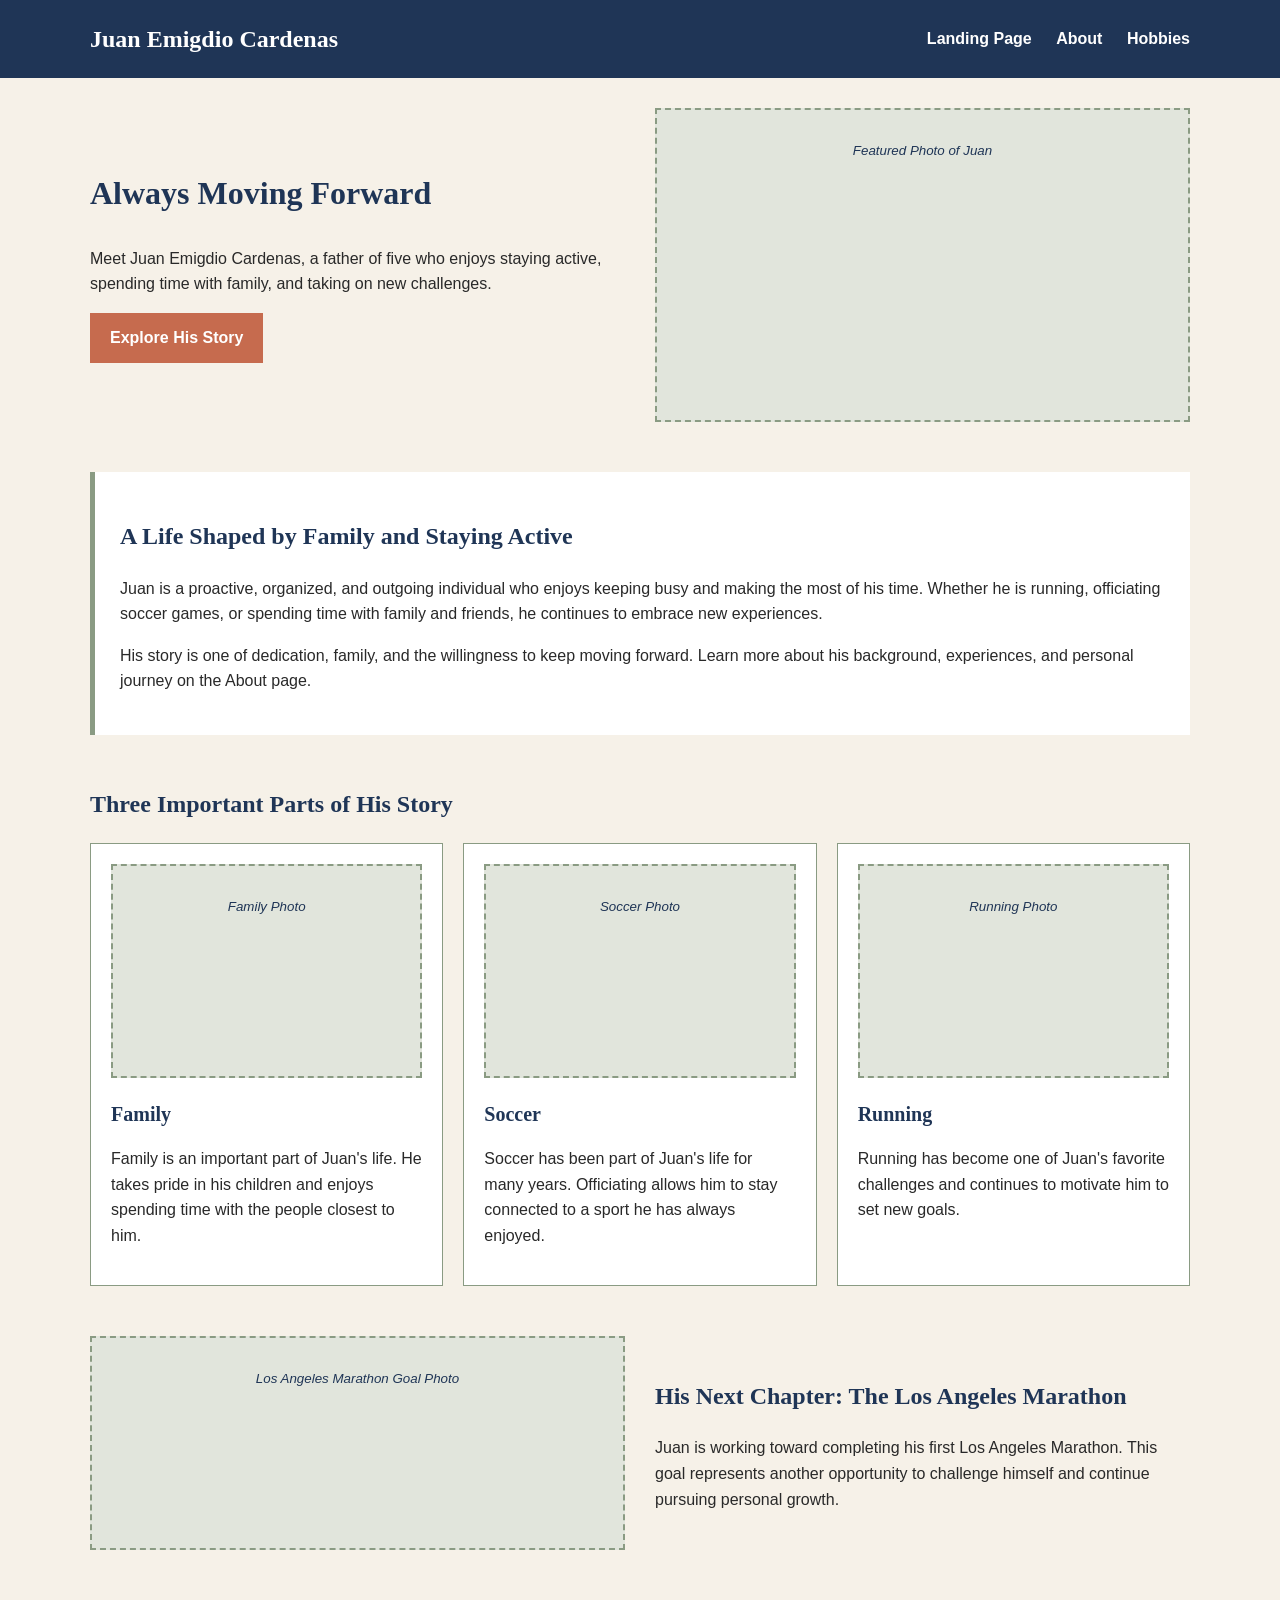
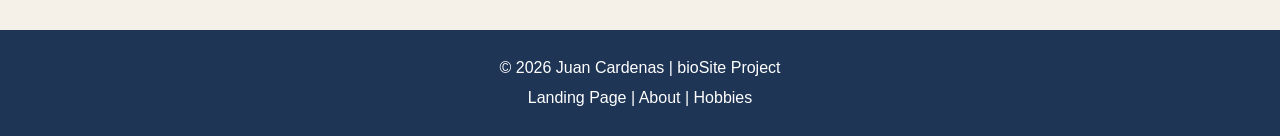
==== index.html @ eca73bfb "Complete Module 6.3 assignment" ====
<!--
    Juan Cardenas
    October 18, 2026
    Module 6.3 Assignment
-->

<!DOCTYPE html>
<html lang="en">

<head>
    <meta charset="UTF-8">
    <meta name="description"
    content="An introduction to Juan Emigdio Cardenas, his family, interests, and goals.">
    <meta name="keywords"
    content="CSD 340, bioSite, Juan Emigdio Cardenas, Biography">
    <meta name="author" content="Juan Cardenas">
    <meta name="viewport"
    content="width=device-width, initial-scale=1.0">

    <title>Juan Emigdio Cardenas | Landing Page</title>
    <link rel="stylesheet" href="site.css">
</head>

<body>
    <header>
        <div class="site-header">
            <p class="site-name">Juan Emigdio Cardenas</p>

            <nav aria-label="Main navigation">
                <a href="index.html">Landing Page</a>
                <a href="about.html">About</a>
                <a href="hobbies.html">Hobbies</a>
            </nav>
        </div>
    </header>

    <main id="container">

        <!-- Hero Section -->
        <section class="hero">
            <div class="hero-content">
                <h1>Always Moving Forward</h1>
                <p>
                    Meet Juan Emigdio Cardenas, a father of five
                    who enjoys staying active, spending time with
                    family, and taking on new challenges.
                </p>
                <a class="button" href="about.html">
                    Explore His Story
                </a>
            </div>

            <!-- Photo Placeholder 1 -->
            <div class="hero-image">
                <div class="photo-placeholder">
                    Featured Photo of Juan
                </div>
            </div>
        </section>

        <!-- Introduction Section -->
        <section class="introduction">
            <h2>A Life Shaped by Family and Staying Active</h2>
            <p>
                Juan is a proactive, organized, and outgoing
                individual who enjoys keeping busy and making
                the most of his time. Whether he is running,
                officiating soccer games, or spending time
                with family and friends, he continues to
                embrace new experiences.
            </p>
            <p>
                His story is one of dedication, family,
                and the willingness to keep moving forward.
                Learn more about his background, experiences,
                and personal journey on the About page.
            </p>
        </section>

        <!-- Story Highlights Section -->
        <section class="highlights">
            <h2>Three Important Parts of His Story</h2>

            <div class="card-container">

                <article class="card">
                    <!-- Photo Placeholder 2 -->
                    <div class="photo-placeholder">
                        Family Photo
                    </div>
                    <h3>Family</h3>
                    <p>
                        Family is an important part of Juan's life.
                        He takes pride in his children and enjoys
                        spending time with the people closest to him.
                    </p>
                </article>

                <article class="card">
                    <!-- Photo Placeholder 3 -->
                    <div class="photo-placeholder">
                        Soccer Photo
                    </div>
                    <h3>Soccer</h3>
                    <p>
                        Soccer has been part of Juan's life for many
                        years. Officiating allows him to stay connected
                        to a sport he has always enjoyed.
                    </p>
                </article>

                <article class="card">
                    <!-- Photo Placeholder 4 -->
                    <div class="photo-placeholder">
                        Running Photo
                    </div>
                    <h3>Running</h3>
                    <p>
                        Running has become one of Juan's favorite
                        challenges and continues to motivate him
                        to set new goals.
                    </p>
                </article>

            </div>
        </section>

        <!-- Marathon Goal Section -->
        <section class="marathon-goal">
            <div class="marathon-container">

                <div class="marathon-content">
                    <h2>
                        His Next Chapter: The Los Angeles Marathon
                    </h2>
                    <p>
                        Juan is working toward completing his first
                        Los Angeles Marathon. This goal represents
                        another opportunity to challenge himself
                        and continue pursuing personal growth.
                    </p>
                </div>

                <!-- Photo Placeholder 5 -->
                <div class="marathon-image">
                    <div class="photo-placeholder">
                        Los Angeles Marathon Goal Photo
                    </div>
                </div>

            </div>
        </section>

    </main>

    <footer>
        <p>&copy; 2026 Juan Cardenas | bioSite Project</p>
        <p>
            <a href="index.html">Landing Page</a> |
            <a href="about.html">About</a> |
            <a href="hobbies.html">Hobbies</a>
        </p>
    </footer>

</body>
</html>
---- site.css ----
/*
    Juan Cardenas
    October 18, 2026
    Module 6.3 Assignment
*/

/* General Page Styles */
body {
    margin: 0;
    background-color: #F6F1E8;
    color: #292929;
    font-family: Arial, sans-serif;
    font-size: 12pt;
    line-height: 1.6;
}

/* Headings */
h1, h2, h3 {
    font-family: Georgia, serif;
    color: #1F3556;
}
h1 {
    font-size: 24pt;
}
h2 {
    font-size: 18pt;
}
h3 {
    font-size: 15pt;
}

/* Header and Navigation */
header {
    background-color: #1F3556;
    color: white;
    padding: 20px;
}
.site-header {
    max-width: 1100px;
    margin: auto;
    display: grid;
    grid-template-columns: 1fr 1fr;
    align-items: center;
}
.site-name {
    font-family: Georgia, serif;
    font-size: 18pt;
    font-weight: bold;
    margin: 0;
}
nav {
    text-align: right;
}
nav a {
    color: white;
    font-family: Arial, sans-serif;
    font-weight: bold;
    text-decoration: none;
    margin-left: 20px;
}
nav a:hover {
    text-decoration: underline;
}

/* Main Content */
#container {
    max-width: 1100px;
    margin: auto;
    padding: 30px;
}
section {
    margin-bottom: 50px;
}

/* Hero Section */
.hero {
    display: grid;
    grid-template-columns: 1fr 1fr;
    gap: 30px;
    align-items: center;
}
.hero-content h1 {
    margin-top: 0;
}

/* Buttons */
.button {
    display: inline-block;
    background-color: #C66B4E;
    color: white;
    padding: 12px 20px;
    text-decoration: none;
    font-weight: bold;
}
.button:hover {
    background-color: #1F3556;
}

/* Photo Placeholders */
.photo-placeholder {
    background-color: #E1E5DC;
    border: 2px dashed #8A9B83;
    color: #1F3556;
    padding: 30px;
    min-height: 150px;
    text-align: center;
    font-family: Arial, sans-serif;
    font-size: 10pt;
    font-style: italic;
}
.hero-image .photo-placeholder {
    min-height: 250px;
}

/* Landing Page Introduction */
.introduction {
    background-color: white;
    padding: 25px;
    border-left: 5px solid #8A9B83;
}

/* Landing Page Story Cards */
.card-container {
    display: grid;
    grid-template-columns: 1fr 1fr 1fr;
    gap: 20px;
}
.card {
    background-color: white;
    padding: 20px;
    border: 1px solid #8A9B83;
}
.card h3 {
    margin-bottom: 10px;
}

/* Marathon Goal Section */
.marathon-container {
    display: grid;
    grid-template-columns: 1fr 1fr;
    gap: 30px;
    align-items: center;
}

/* Place Marathon Photo on the Left */
.marathon-image {
    grid-column: 1;
    grid-row: 1;
}

/* Place Marathon Text on the Right */
.marathon-content {
    grid-column: 2;
    grid-row: 1;
}

/* About Page Introduction */
.about-introduction {
    background-color: white;
    padding: 25px;
}
.about-introduction .photo-placeholder {
    max-width: 400px;
    margin: 20px auto;
}

/* Biography */
.biography h3 {
    margin-top: 25px;
}

/* Interview Quote and Photo */
.quote-section {
    background-color: white;
    padding: 25px;
}
.quote-container {
    display: grid;
    grid-template-columns: 1fr 1fr;
    gap: 30px;
    align-items: center;
}

/* Place Interview Photo on the Left */
.quote-image {
    grid-column: 1;
    grid-row: 1;
}

/* Place Interview Quote on the Right */
.quote-content {
    grid-column: 2;
    grid-row: 1;
}
blockquote {
    margin: 0;
    padding: 20px;
    border-left: 5px solid #C66B4E;
    color: #1F3556;
    font-family: Georgia, serif;
    font-size: 16pt;
    font-style: italic;
}
blockquote cite {
    display: block;
    margin-top: 15px;
    color: #292929;
    font-family: Arial, sans-serif;
    font-size: 10pt;
    font-style: normal;
}

/* About Page Closing */
.about-closing {
    background-color: white;
    padding: 25px;
    border-left: 5px solid #8A9B83;
}

/* Hobbies Page */
.hobby-section {
    background-color: white;
    padding: 25px;
}
.hobby-container {
    display: grid;
    grid-template-columns: 1fr 1fr;
    gap: 30px;
    align-items: center;
}

/* Hobbies Closing Note */
.hobbies-closing {
    background-color: white;
    padding: 25px;
    border-left: 5px solid #8A9B83;
}

/* Footer */
footer {
    background-color: #1F3556;
    color: white;
    text-align: center;
    padding: 20px;
}
footer p {
    margin: 5px;
}
footer a {
    color: white;
    text-decoration: none;
}
footer a:hover {
    text-decoration: underline;
}
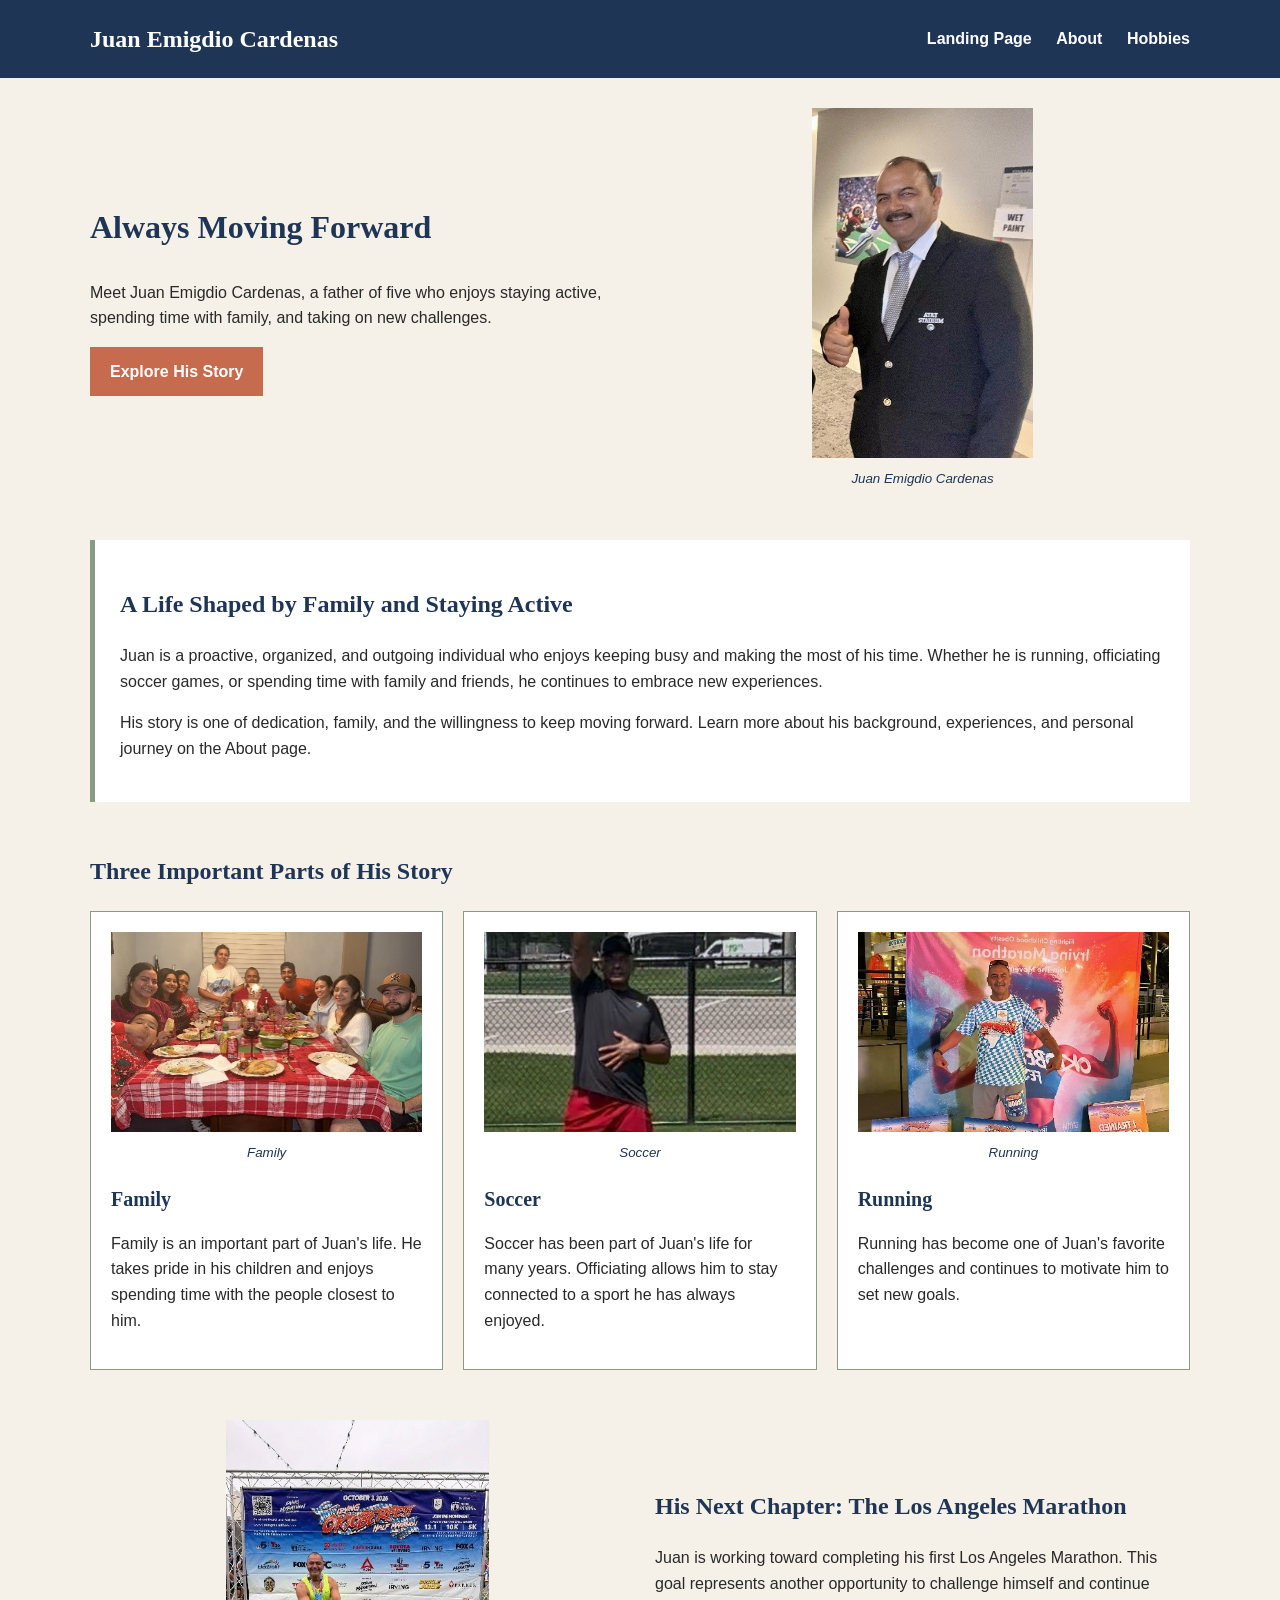
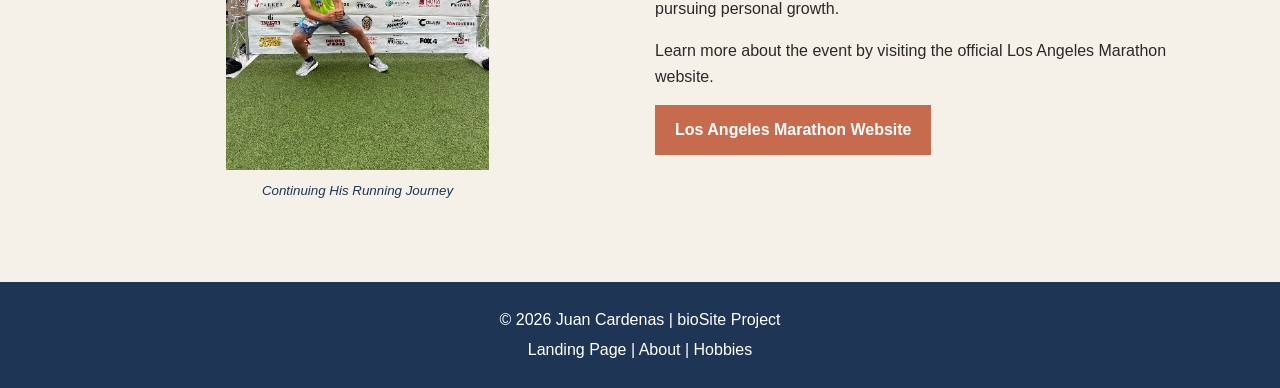
==== commit ad969ffb: "Complete Module 7.2 assignment" ====
--- a/index.html
+++ b/index.html
@@ -1,7 +1,7 @@
 <!--
     Juan Cardenas
-    October 18, 2026
-    Module 6.3 Assignment
+    October 25, 2026
+    Module 7.2 Assignment
 -->
 
 <!DOCTYPE html>
@@ -50,11 +50,15 @@
                 </a>
             </div>
 
-            <!-- Photo Placeholder 1 -->
+            <!-- Featured Photo -->
             <div class="hero-image">
-                <div class="photo-placeholder">
-                    Featured Photo of Juan
-                </div>
+                <figure>
+                    <img src="images/Picture1.jpg"
+                         alt="Portrait of Juan Emigdio Cardenas">
+                    <figcaption>
+                        Juan Emigdio Cardenas
+                    </figcaption>
+                </figure>
             </div>
         </section>
 
@@ -84,10 +88,15 @@
             <div class="card-container">
 
                 <article class="card">
-                    <!-- Photo Placeholder 2 -->
-                    <div class="photo-placeholder">
-                        Family Photo
-                    </div>
+                    <!-- Family Photo -->
+                    <figure>
+                        <img src="images/Picture7.jpg"
+                             alt="Juan spending time with family">
+                        <figcaption>
+                            Family
+                        </figcaption>
+                    </figure>
+
                     <h3>Family</h3>
                     <p>
                         Family is an important part of Juan's life.
@@ -97,10 +106,15 @@
                 </article>
 
                 <article class="card">
-                    <!-- Photo Placeholder 3 -->
-                    <div class="photo-placeholder">
-                        Soccer Photo
-                    </div>
+                    <!-- Soccer Photo -->
+                    <figure>
+                        <img src="images/Picture2.jpg"
+                             alt="Juan participating in soccer">
+                        <figcaption>
+                            Soccer
+                        </figcaption>
+                    </figure>
+
                     <h3>Soccer</h3>
                     <p>
                         Soccer has been part of Juan's life for many
@@ -110,10 +124,15 @@
                 </article>
 
                 <article class="card">
-                    <!-- Photo Placeholder 4 -->
-                    <div class="photo-placeholder">
-                        Running Photo
-                    </div>
+                    <!-- Running Photo -->
+                    <figure>
+                        <img src="images/Picture12.jpg"
+                             alt="Juan participating in running">
+                        <figcaption>
+                            Running
+                        </figcaption>
+                    </figure>
+
                     <h3>Running</h3>
                     <p>
                         Running has become one of Juan's favorite
@@ -139,13 +158,28 @@
                         another opportunity to challenge himself
                         and continue pursuing personal growth.
                     </p>
+
+                    <p>
+                        Learn more about the event by visiting
+                        the official Los Angeles Marathon website.
+                    </p>
+
+                    <!-- External Link -->
+                    <a class="button"
+                       href="https://www.mccourtfoundation.org/event/los-angeles-marathon/">
+                        Los Angeles Marathon Website
+                    </a>
                 </div>
 
-                <!-- Photo Placeholder 5 -->
+                <!-- Marathon Photo -->
                 <div class="marathon-image">
-                    <div class="photo-placeholder">
-                        Los Angeles Marathon Goal Photo
-                    </div>
+                    <figure>
+                        <img src="images/Picture10.jpg"
+                             alt="Juan running">
+                        <figcaption>
+                            Continuing His Running Journey
+                        </figcaption>
+                    </figure>
                 </div>
 
             </div>
--- a/site.css
+++ b/site.css
@@ -1,7 +1,7 @@
 /*
     Juan Cardenas
-    October 18, 2026
-    Module 6.3 Assignment
+    October 25, 2026
+    Module 7.2 Assignment
 */
 
 /* General Page Styles */
@@ -13,7 +13,6 @@
     font-size: 12pt;
     line-height: 1.6;
 }
-
 /* Headings */
 h1, h2, h3 {
     font-family: Georgia, serif;
@@ -28,7 +27,6 @@
 h3 {
     font-size: 15pt;
 }
-
 /* Header and Navigation */
 header {
     background-color: #1F3556;
@@ -61,7 +59,6 @@
 nav a:hover {
     text-decoration: underline;
 }
-
 /* Main Content */
 #container {
     max-width: 1100px;
@@ -71,7 +68,6 @@
 section {
     margin-bottom: 50px;
 }
-
 /* Hero Section */
 .hero {
     display: grid;
@@ -82,7 +78,6 @@
 .hero-content h1 {
     margin-top: 0;
 }
-
 /* Buttons */
 .button {
     display: inline-block;
@@ -95,30 +90,34 @@
 .button:hover {
     background-color: #1F3556;
 }
-
-/* Photo Placeholders */
-.photo-placeholder {
-    background-color: #E1E5DC;
-    border: 2px dashed #8A9B83;
+/* Images and Captions */
+figure {
+    margin: 0;
+    text-align: center;
+}
+figure img {
+    width: 100%;
+    height: auto;
+    display: block;
+}
+figcaption {
     color: #1F3556;
-    padding: 30px;
-    min-height: 150px;
-    text-align: center;
     font-family: Arial, sans-serif;
     font-size: 10pt;
     font-style: italic;
-}
-.hero-image .photo-placeholder {
-    min-height: 250px;
-}
-
+    margin-top: 10px;
+}
+/* Featured Images */
+.hero-image img {
+    max-height: 350px;
+    object-fit: contain;
+}
 /* Landing Page Introduction */
 .introduction {
     background-color: white;
     padding: 25px;
     border-left: 5px solid #8A9B83;
 }
-
 /* Landing Page Story Cards */
 .card-container {
     display: grid;
@@ -133,7 +132,10 @@
 .card h3 {
     margin-bottom: 10px;
 }
-
+.card img {
+    height: 200px;
+    object-fit: cover;
+}
 /* Marathon Goal Section */
 .marathon-container {
     display: grid;
@@ -141,34 +143,33 @@
     gap: 30px;
     align-items: center;
 }
-
 /* Place Marathon Photo on the Left */
 .marathon-image {
     grid-column: 1;
     grid-row: 1;
 }
-
 /* Place Marathon Text on the Right */
 .marathon-content {
     grid-column: 2;
     grid-row: 1;
 }
-
+.marathon-image img {
+    max-height: 350px;
+    object-fit: contain;
+}
 /* About Page Introduction */
 .about-introduction {
     background-color: white;
     padding: 25px;
 }
-.about-introduction .photo-placeholder {
+.about-introduction figure {
     max-width: 400px;
     margin: 20px auto;
 }
-
 /* Biography */
 .biography h3 {
     margin-top: 25px;
 }
-
 /* Interview Quote and Photo */
 .quote-section {
     background-color: white;
@@ -180,13 +181,15 @@
     gap: 30px;
     align-items: center;
 }
-
 /* Place Interview Photo on the Left */
 .quote-image {
     grid-column: 1;
     grid-row: 1;
 }
-
+.quote-image img {
+    max-height: 350px;
+    object-fit: contain;
+}
 /* Place Interview Quote on the Right */
 .quote-content {
     grid-column: 2;
@@ -209,14 +212,12 @@
     font-size: 10pt;
     font-style: normal;
 }
-
 /* About Page Closing */
 .about-closing {
     background-color: white;
     padding: 25px;
     border-left: 5px solid #8A9B83;
 }
-
 /* Hobbies Page */
 .hobby-section {
     background-color: white;
@@ -228,14 +229,16 @@
     gap: 30px;
     align-items: center;
 }
-
+.hobby-image img {
+    max-height: 300px;
+    object-fit: contain;
+}
 /* Hobbies Closing Note */
 .hobbies-closing {
     background-color: white;
     padding: 25px;
     border-left: 5px solid #8A9B83;
 }
-
 /* Footer */
 footer {
     background-color: #1F3556;
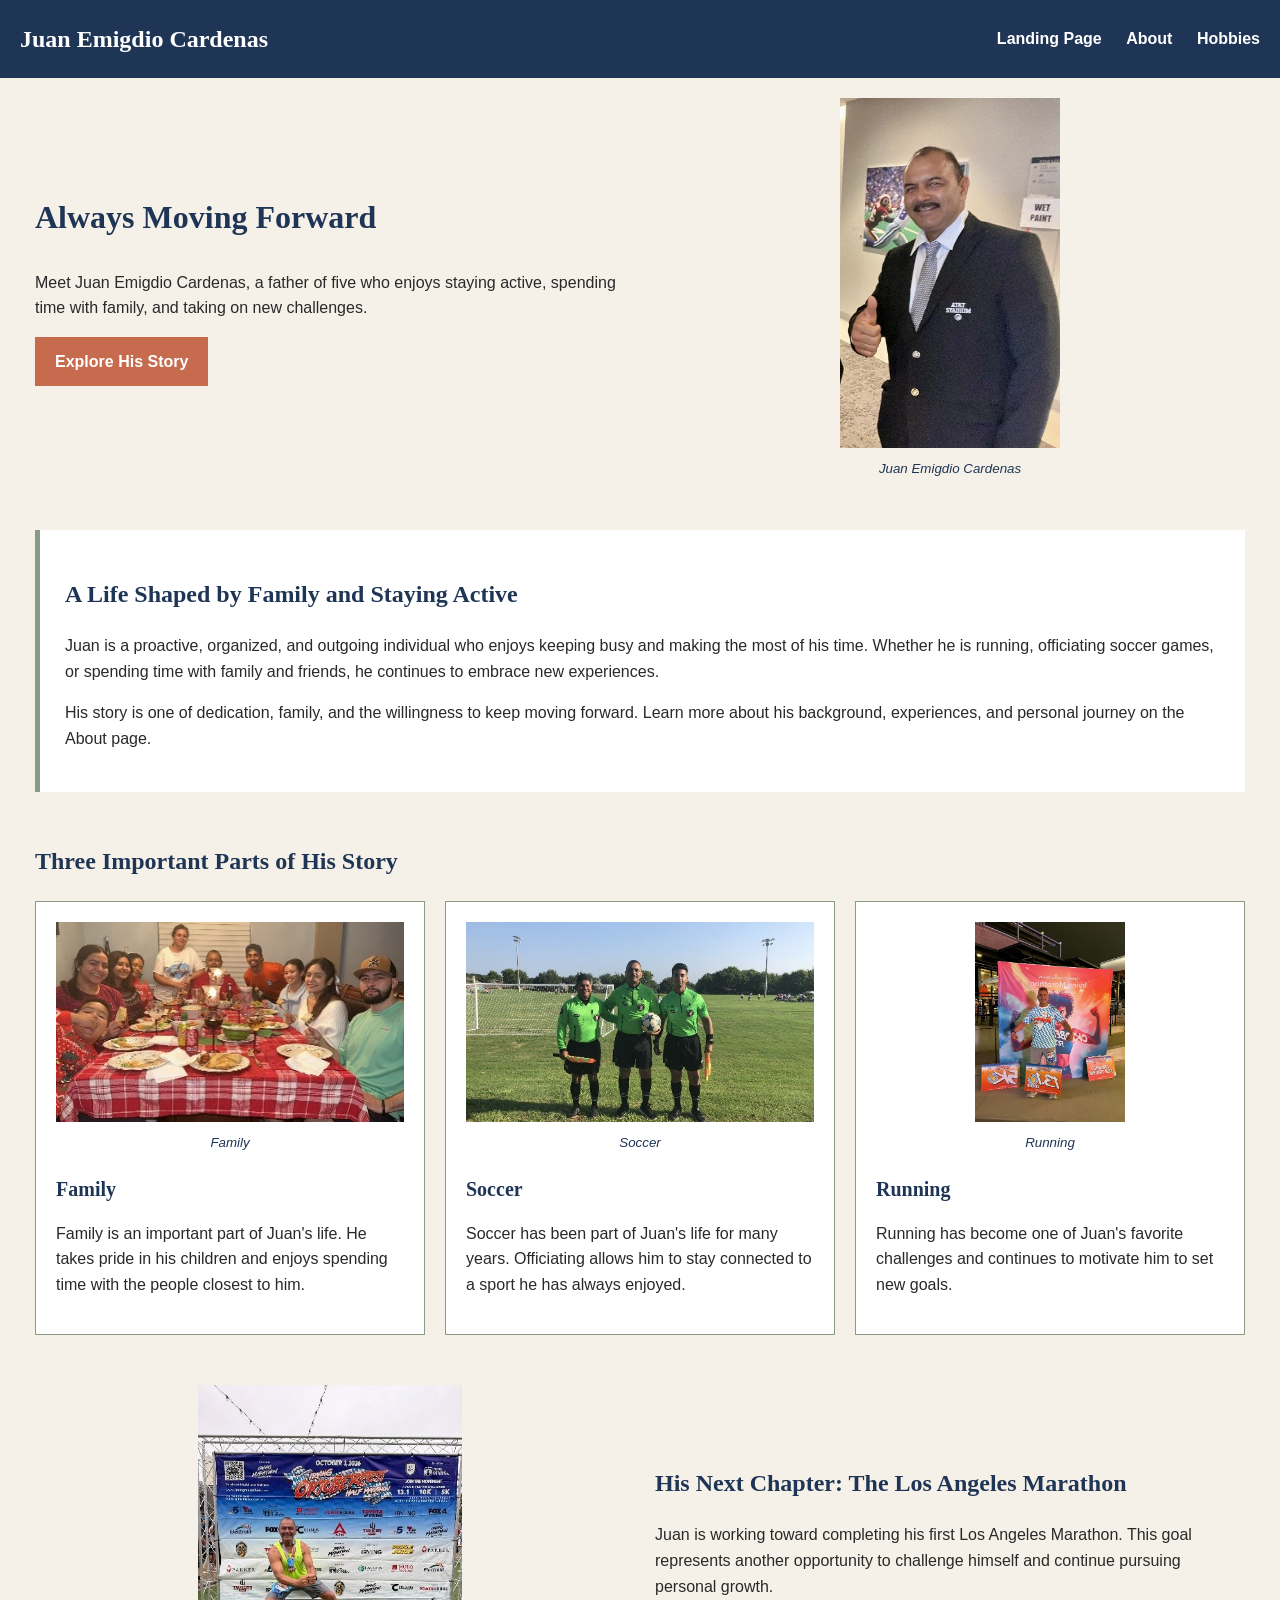
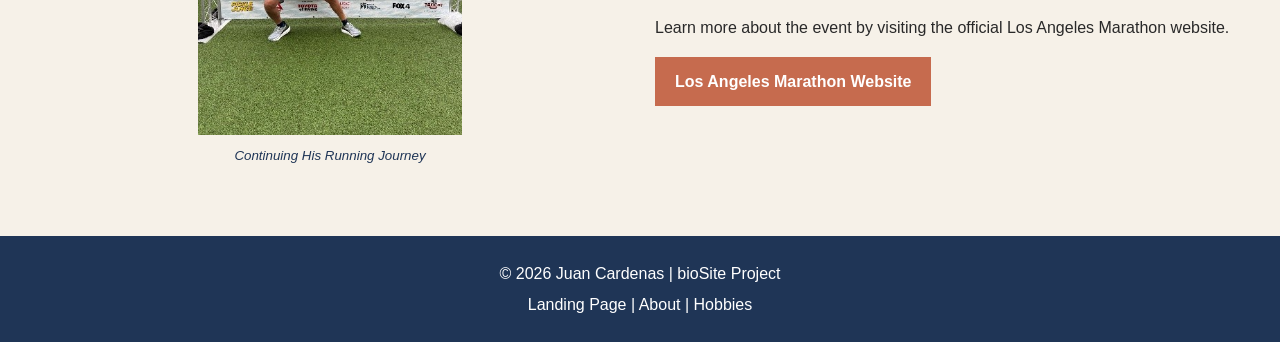
==== commit d06cf3c6: "Complete Module 7.2 assignment" ====
--- a/index.html
+++ b/index.html
@@ -108,7 +108,7 @@
                 <article class="card">
                     <!-- Soccer Photo -->
                     <figure>
-                        <img src="images/Picture2.jpg"
+                        <img src="images/Picture9.jpg"
                              alt="Juan participating in soccer">
                         <figcaption>
                             Soccer
--- a/site.css
+++ b/site.css
@@ -5,6 +5,9 @@
 */
 
 /* General Page Styles */
+* {
+    box-sizing: border-box;
+}
 body {
     margin: 0;
     background-color: #F6F1E8;
@@ -32,9 +35,10 @@
     background-color: #1F3556;
     color: white;
     padding: 20px;
+    width: 100%;
 }
 .site-header {
-    max-width: 1100px;
+    max-width: 1250px;
     margin: auto;
     display: grid;
     grid-template-columns: 1fr 1fr;
@@ -61,9 +65,9 @@
 }
 /* Main Content */
 #container {
-    max-width: 1100px;
+    max-width: 1250px;
     margin: auto;
-    padding: 30px;
+    padding: 20px;
 }
 section {
     margin-bottom: 50px;
@@ -71,7 +75,7 @@
 /* Hero Section */
 .hero {
     display: grid;
-    grid-template-columns: 1fr 1fr;
+    grid-template-columns: minmax(0, 1fr) minmax(0, 1fr);
     gap: 30px;
     align-items: center;
 }
@@ -97,6 +101,7 @@
 }
 figure img {
     width: 100%;
+    max-width: 100%;
     height: auto;
     display: block;
 }
@@ -121,25 +126,32 @@
 /* Landing Page Story Cards */
 .card-container {
     display: grid;
-    grid-template-columns: 1fr 1fr 1fr;
+    grid-template-columns: repeat(3, minmax(0, 1fr));
     gap: 20px;
 }
 .card {
     background-color: white;
     padding: 20px;
     border: 1px solid #8A9B83;
+    min-width: 0;
 }
 .card h3 {
     margin-bottom: 10px;
 }
 .card img {
+    width: 100%;
+    max-width: 100%;
     height: 200px;
     object-fit: cover;
 }
+/* Running Photo - Show Entire Image */
+.card img[src="images/Picture12.jpg"] {
+    object-fit: contain;
+}
 /* Marathon Goal Section */
 .marathon-container {
     display: grid;
-    grid-template-columns: 1fr 1fr;
+    grid-template-columns: minmax(0, 1fr) minmax(0, 1fr);
     gap: 30px;
     align-items: center;
 }
@@ -177,7 +189,7 @@
 }
 .quote-container {
     display: grid;
-    grid-template-columns: 1fr 1fr;
+    grid-template-columns: minmax(0, 1fr) minmax(0, 1fr);
     gap: 30px;
     align-items: center;
 }
@@ -225,7 +237,7 @@
 }
 .hobby-container {
     display: grid;
-    grid-template-columns: 1fr 1fr;
+    grid-template-columns: minmax(0, 1fr) minmax(0, 1fr);
     gap: 30px;
     align-items: center;
 }
@@ -245,6 +257,7 @@
     color: white;
     text-align: center;
     padding: 20px;
+    width: 100%;
 }
 footer p {
     margin: 5px;
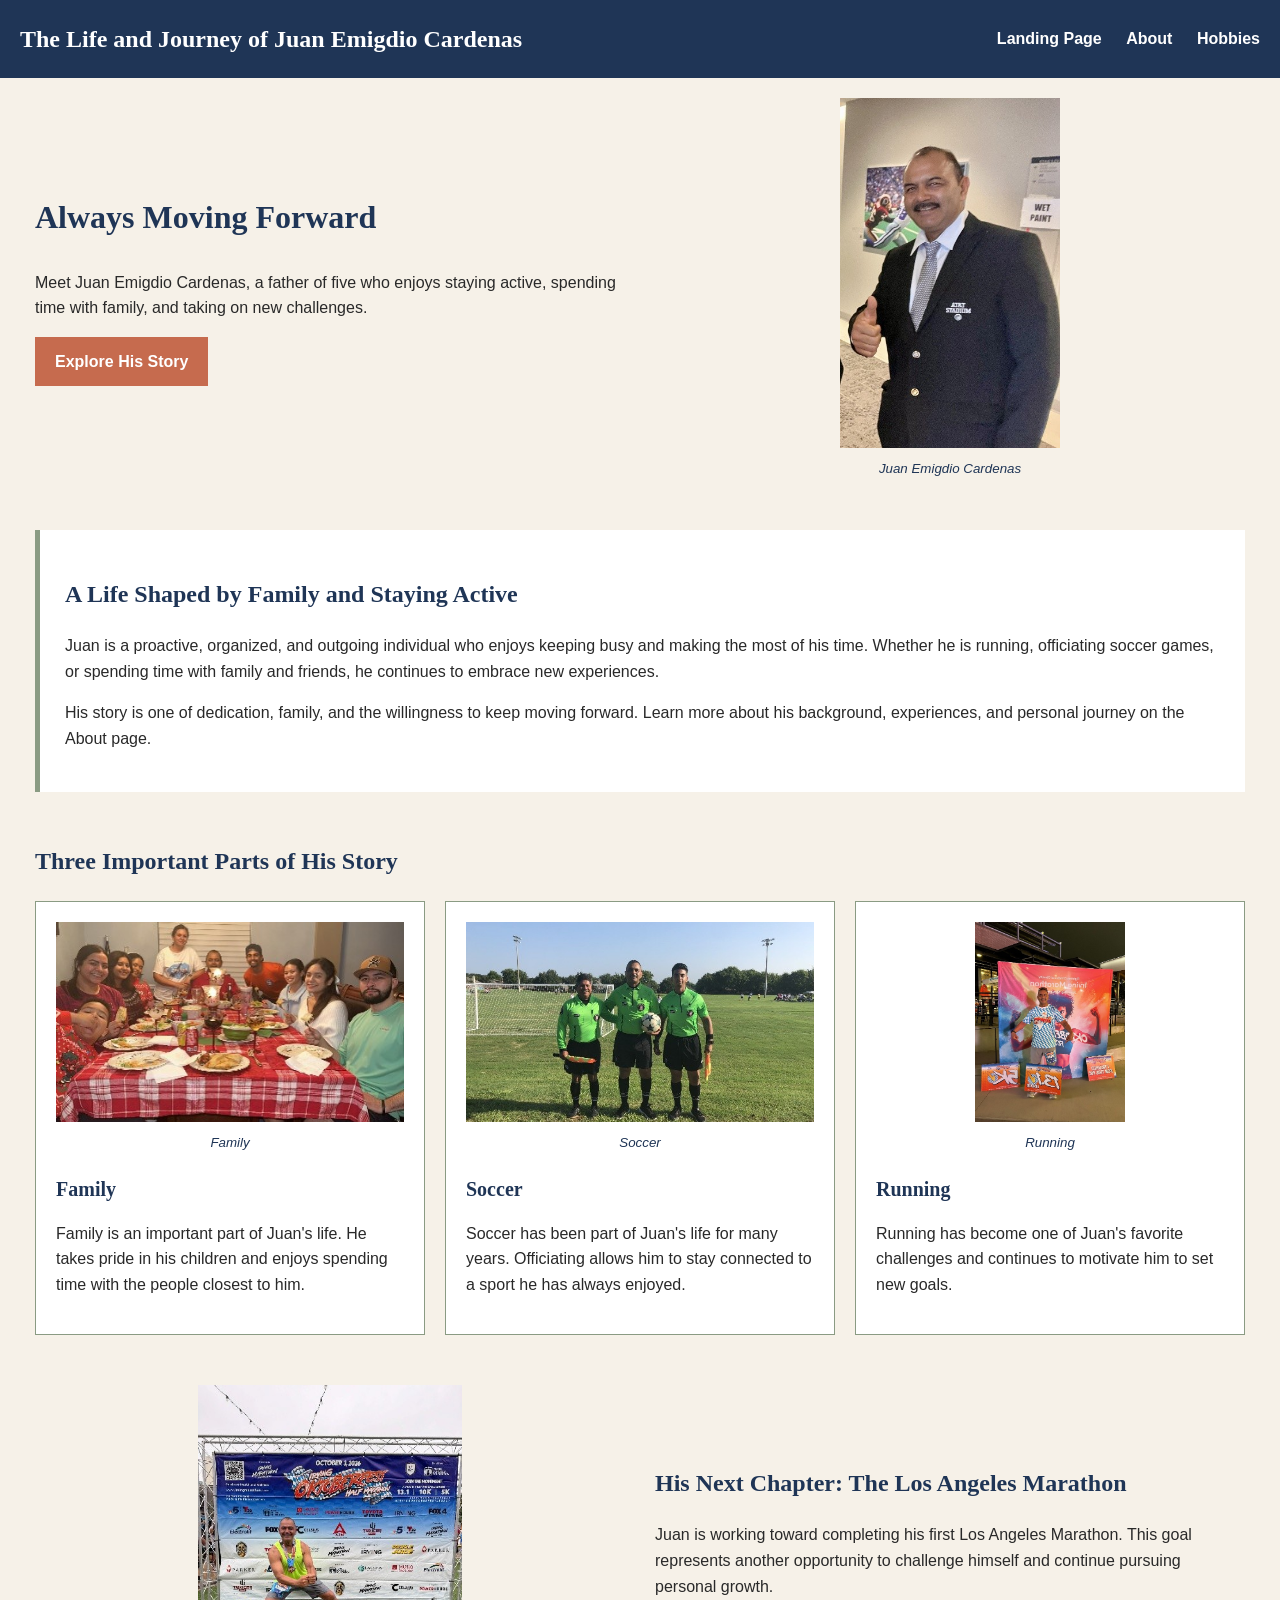
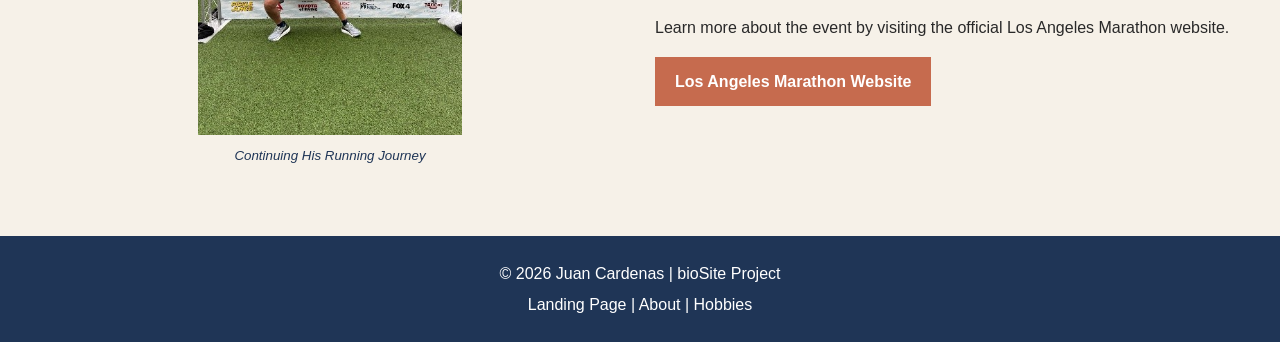
==== commit aaf93ac1: "Completed Module 10.2 Assignment" ====
--- a/index.html
+++ b/index.html
@@ -1,7 +1,7 @@
 <!--
     Juan Cardenas
-    October 25, 2026
-    Module 7.2 Assignment
+    November 15, 2026
+    bioSite: Final Submission
 -->
 
 <!DOCTYPE html>
@@ -24,7 +24,7 @@
 <body>
     <header>
         <div class="site-header">
-            <p class="site-name">Juan Emigdio Cardenas</p>
+            <p class="site-name">The Life and Journey of Juan Emigdio Cardenas</p>
 
             <nav aria-label="Main navigation">
                 <a href="index.html">Landing Page</a>
--- a/site.css
+++ b/site.css
@@ -1,7 +1,7 @@
 /*
     Juan Cardenas
-    October 25, 2026
-    Module 7.2 Assignment
+    November 15, 2026
+    bioSite: Final Submission
 */
 
 /* General Page Styles */
@@ -268,4 +268,69 @@
 }
 footer a:hover {
     text-decoration: underline;
-}+}
+
+/* Responsive Layouts for Tablets */
+@media screen and (max-width: 900px) {
+    .card-container {
+        grid-template-columns: repeat(2, minmax(0, 1fr));
+    }
+    .site-header {
+        grid-template-columns: 1fr;
+        gap: 12px;
+        text-align: center;
+    }
+    nav {
+        text-align: center;
+    }
+    nav a {
+        display: inline-block;
+        margin: 0 10px 8px;
+    }
+}
+
+/* Responsive Layouts for Phones */
+@media screen and (max-width: 600px) {
+    header, footer {
+        padding: 16px;
+    }
+    #container {
+        padding: 15px;
+    }
+    section {
+        margin-bottom: 30px;
+    }
+    .hero, .marathon-container, .quote-container,
+    .hobby-container, .card-container {
+        grid-template-columns: 1fr;
+        gap: 20px;
+    }
+    .marathon-image, .marathon-content,
+    .quote-image, .quote-content {
+        grid-column: auto;
+        grid-row: auto;
+    }
+    .site-name {
+        font-size: 16pt;
+    }
+    nav a {
+        margin: 0 8px 8px;
+        padding: 6px 0;
+    }
+    h1 { font-size: 21pt; }
+    h2 { font-size: 17pt; }
+    .introduction, .card, .about-introduction,
+    .quote-section, .about-closing, .hobby-section,
+    .hobbies-closing {
+        padding: 18px;
+    }
+    .card img {
+        height: auto;
+        max-height: 280px;
+        object-fit: contain;
+    }
+    blockquote {
+        font-size: 14pt;
+        padding: 15px;
+    }
+}
